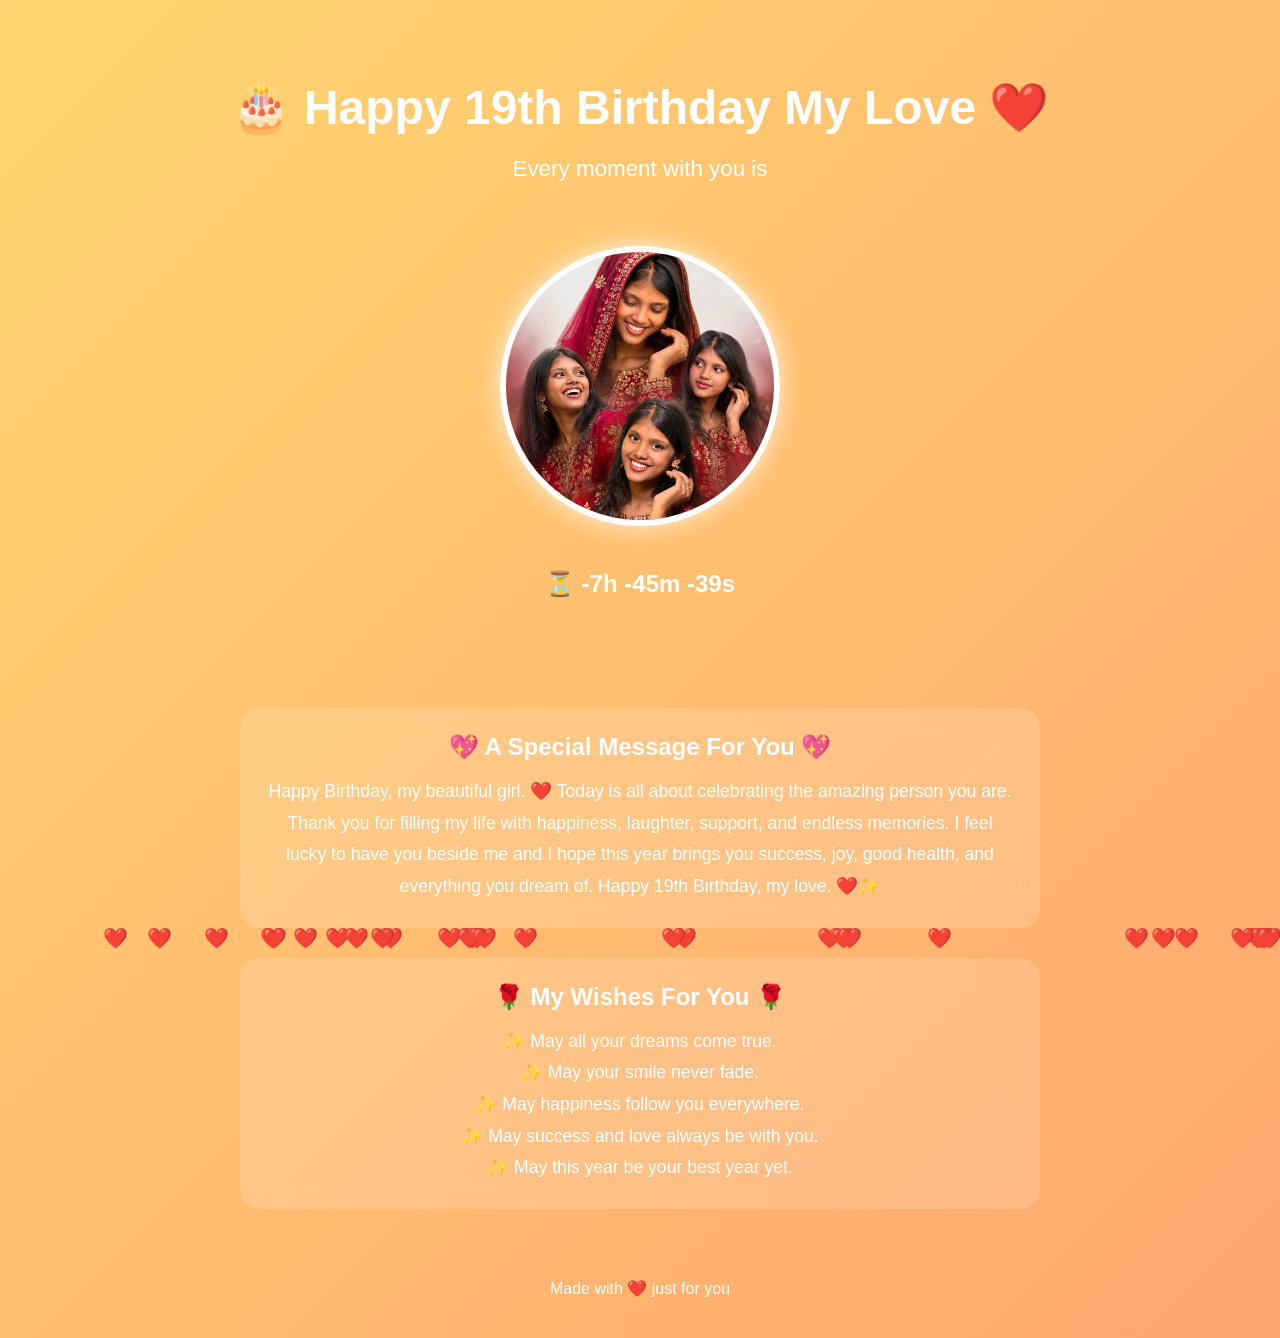
==== index.html @ 45ce580d "Initial commit" ====
<!DOCTYPE html>
<html lang="en">
<head>
    <meta charset="UTF-8">
    <meta name="viewport" content="width=device-width, initial-scale=1.0">
    <title>Happy 19th Birthday ❤️</title>

    <link rel="stylesheet" href="style.css">
</head>
<body>

<div class="hero">

    <h1>🎂 Happy 19th Birthday My Love ❤️</h1>

    <div class="typing" id="typing"></div>

    <div class="photo">
        <img src="girlfriend.jpeg" alt="Birthday Girl">
    </div>

    <div class="countdown" id="countdown"></div>

</div>

<div class="card">

    <h2>💖 A Special Message For You 💖</h2>

    <p>
        Happy Birthday, my beautiful girl. ❤️
        Today is all about celebrating the amazing person you are.
        Thank you for filling my life with happiness, laughter,
        support, and endless memories.

        I feel lucky to have you beside me and I hope this year
        brings you success, joy, good health, and everything you
        dream of.

        Happy 19th Birthday, my love. ❤️✨
    </p>

</div>

<div class="card">

    <h2>🌹 My Wishes For You 🌹</h2>

    <p>
        ✨ May all your dreams come true.<br>
        ✨ May your smile never fade.<br>
        ✨ May happiness follow you everywhere.<br>
        ✨ May success and love always be with you.<br>
        ✨ May this year be your best year yet.
    </p>

</div>

<footer>
    Made with ❤️ just for you
</footer>

<div class="hearts" id="hearts"></div>

<audio autoplay loop>
    <source src="music.mp3" type="audio/mpeg">
</audio>

<script src="script.js"></script>

</body>
</html>
---- style.css ----
*{
    margin:0;
    padding:0;
    box-sizing:border-box;
    font-family:'Poppins',sans-serif;
}

body{
    overflow-x:hidden;
    min-height:100vh;
    background:linear-gradient(-45deg,#ff758c,#ff7eb3,#ff9770,#ffd670);
    background-size:400% 400%;
    animation:bgMove 12s ease infinite;
    color:white;
    text-align:center;
}

@keyframes bgMove{
    0%{background-position:0% 50%;}
    50%{background-position:100% 50%;}
    100%{background-position:0% 50%;}
}

.hero{
    padding:80px 20px;
}

h1{
    font-size:3rem;
    animation:glow 2s infinite alternate;
}

@keyframes glow{
    from{
        text-shadow:0 0 10px white;
    }
    to{
        text-shadow:0 0 30px pink;
    }
}

.typing{
    font-size:1.4rem;
    margin-top:20px;
    min-height:50px;
}

.photo{
    margin:40px auto;
}

.photo img{
    width:280px;
    height:280px;
    object-fit:cover;
    border-radius:50%;
    border:6px solid white;
    box-shadow:0 0 25px rgba(255,255,255,.8);
}

.card{
    max-width:800px;
    margin:30px auto;
    padding:25px;
    background:rgba(255,255,255,0.15);
    backdrop-filter:blur(12px);
    border-radius:20px;
}

.card h2{
    margin-bottom:15px;
}

.card p{
    line-height:1.8;
    font-size:1.1rem;
}

.hearts span{
    position:fixed;
    bottom:-50px;
    color:white;
    font-size:20px;
    animation:float 8s linear infinite;
}

@keyframes float{
    0%{
        transform:translateY(0);
        opacity:1;
    }

    100%{
        transform:translateY(-100vh);
        opacity:0;
    }
}

.countdown{
    font-size:1.5rem;
    margin-top:20px;
    font-weight:bold;
}

footer{
    padding:40px;
}

@media(max-width:768px){

    h1{
        font-size:2rem;
    }

    .photo img{
        width:220px;
        height:220px;
    }

    .card{
        margin:20px;
    }

}
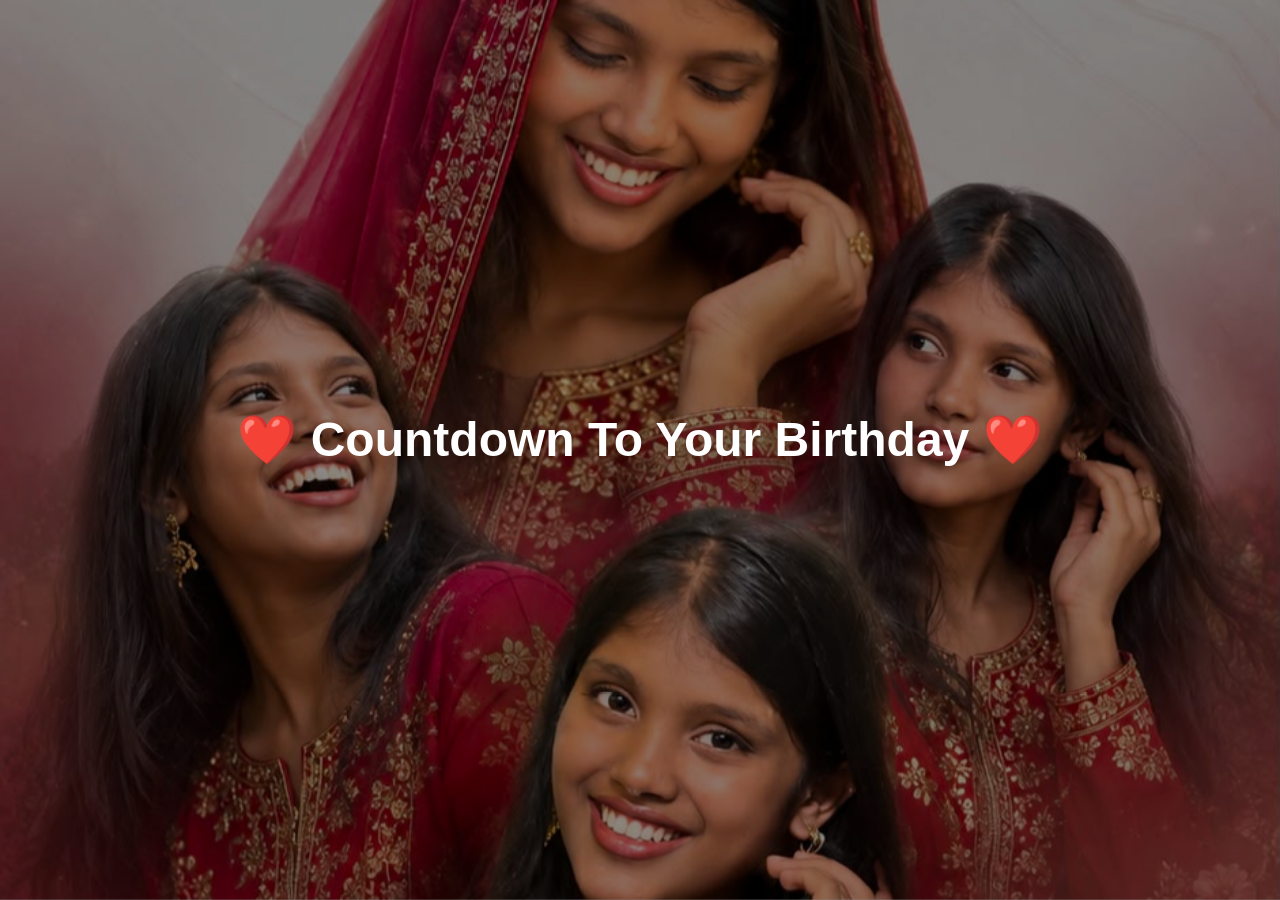
==== commit 28e0b551: "Updated existing files and added birthday files" ====
--- a/index.html
+++ b/index.html
@@ -1,72 +1,40 @@
+
 <!DOCTYPE html>
 <html lang="en">
 <head>
-    <meta charset="UTF-8">
-    <meta name="viewport" content="width=device-width, initial-scale=1.0">
-    <title>Happy 19th Birthday ❤️</title>
+<meta charset="UTF-8">
+<meta name="viewport" content="width=device-width, initial-scale=1.0">
+<title>Birthday Countdown 🥳🎂</title>
 
-    <link rel="stylesheet" href="style.css">
+<link rel="stylesheet" href="style.css">
 </head>
 <body>
 
-<div class="hero">
+<img src="girlfriend.jpeg" class="bg-image">
 
-    <h1>🎂 Happy 19th Birthday My Love ❤️</h1>
+<div class="overlay">
 
-    <div class="typing" id="typing"></div>
+    <h1>❤️ Countdown To Your Birthday ❤️</h1>
 
-    <div class="photo">
-        <img src="girlfriend.jpeg" alt="Birthday Girl">
+    <div id="countdown"></div>
+
+    <div id="cakeSection" class="hidden">
+
+        <div class="cake">
+            <div class="candle">
+                <div id="flame" class="flame"></div>
+            </div>
+        </div>
+
+        <button id="blowBtn">
+            🎂 Blow Out The Candle
+        </button>
+
     </div>
 
-    <div class="countdown" id="countdown"></div>
-
 </div>
-
-<div class="card">
-
-    <h2>💖 A Special Message For You 💖</h2>
-
-    <p>
-        Happy Birthday, my beautiful girl. ❤️
-        Today is all about celebrating the amazing person you are.
-        Thank you for filling my life with happiness, laughter,
-        support, and endless memories.
-
-        I feel lucky to have you beside me and I hope this year
-        brings you success, joy, good health, and everything you
-        dream of.
-
-        Happy 19th Birthday, my love. ❤️✨
-    </p>
-
-</div>
-
-<div class="card">
-
-    <h2>🌹 My Wishes For You 🌹</h2>
-
-    <p>
-        ✨ May all your dreams come true.<br>
-        ✨ May your smile never fade.<br>
-        ✨ May happiness follow you everywhere.<br>
-        ✨ May success and love always be with you.<br>
-        ✨ May this year be your best year yet.
-    </p>
-
-</div>
-
-<footer>
-    Made with ❤️ just for you
-</footer>
-
-<div class="hearts" id="hearts"></div>
-
-<audio autoplay loop>
-    <source src="music.mp3" type="audio/mpeg">
-</audio>
 
 <script src="script.js"></script>
 
 </body>
-</html>+</html>
--- a/style.css
+++ b/style.css
@@ -1,109 +1,109 @@
+
 *{
     margin:0;
     padding:0;
     box-sizing:border-box;
-    font-family:'Poppins',sans-serif;
+    font-family:Poppins,sans-serif;
 }
 
 body{
-    overflow-x:hidden;
-    min-height:100vh;
-    background:linear-gradient(-45deg,#ff758c,#ff7eb3,#ff9770,#ffd670);
-    background-size:400% 400%;
-    animation:bgMove 12s ease infinite;
+    overflow:hidden;
+}
+
+.bg-image{
+    width:100%;
+    height:100vh;
+    object-fit:cover;
+    position:fixed;
+}
+
+.overlay{
+    position:absolute;
+    inset:0;
+    background:rgba(0,0,0,.45);
+
+    display:flex;
+    flex-direction:column;
+    justify-content:center;
+    align-items:center;
+
     color:white;
     text-align:center;
 }
 
-@keyframes bgMove{
-    0%{background-position:0% 50%;}
-    50%{background-position:100% 50%;}
-    100%{background-position:0% 50%;}
+h1{
+    font-size:3rem;
 }
 
-.hero{
-    padding:80px 20px;
+#countdown{
+    margin-top:20px;
+    font-size:2rem;
+    font-weight:bold;
 }
 
-h1{
-    font-size:3rem;
-    animation:glow 2s infinite alternate;
+.hidden{
+    display:none;
 }
 
-@keyframes glow{
+/* Cake */
+
+.cake{
+    width:180px;
+    height:100px;
+    background:#ff8fab;
+    border-radius:15px;
+    margin-top:40px;
+    position:relative;
+}
+
+.candle{
+    width:12px;
+    height:60px;
+    background:white;
+
+    position:absolute;
+    left:50%;
+    top:-55px;
+
+    transform:translateX(-50%);
+}
+
+.flame{
+    width:20px;
+    height:30px;
+
+    background:gold;
+
+    border-radius:50%;
+
+    position:absolute;
+    top:-25px;
+    left:-4px;
+
+    box-shadow:0 0 30px yellow;
+
+    animation:flicker .3s infinite alternate;
+}
+
+@keyframes flicker{
     from{
-        text-shadow:0 0 10px white;
+        transform:scale(1);
     }
     to{
-        text-shadow:0 0 30px pink;
+        transform:scale(1.1);
     }
 }
 
-.typing{
-    font-size:1.4rem;
-    margin-top:20px;
-    min-height:50px;
-}
+#blowBtn{
+    margin-top:25px;
+    padding:12px 25px;
+    border:none;
+    border-radius:30px;
+    cursor:pointer;
 
-.photo{
-    margin:40px auto;
-}
-
-.photo img{
-    width:280px;
-    height:280px;
-    object-fit:cover;
-    border-radius:50%;
-    border:6px solid white;
-    box-shadow:0 0 25px rgba(255,255,255,.8);
-}
-
-.card{
-    max-width:800px;
-    margin:30px auto;
-    padding:25px;
-    background:rgba(255,255,255,0.15);
-    backdrop-filter:blur(12px);
-    border-radius:20px;
-}
-
-.card h2{
-    margin-bottom:15px;
-}
-
-.card p{
-    line-height:1.8;
-    font-size:1.1rem;
-}
-
-.hearts span{
-    position:fixed;
-    bottom:-50px;
+    background:#ff4d6d;
     color:white;
-    font-size:20px;
-    animation:float 8s linear infinite;
-}
-
-@keyframes float{
-    0%{
-        transform:translateY(0);
-        opacity:1;
-    }
-
-    100%{
-        transform:translateY(-100vh);
-        opacity:0;
-    }
-}
-
-.countdown{
-    font-size:1.5rem;
-    margin-top:20px;
-    font-weight:bold;
-}
-
-footer{
-    padding:40px;
+    font-size:1rem;
 }
 
 @media(max-width:768px){
@@ -112,13 +112,4 @@
         font-size:2rem;
     }
 
-    .photo img{
-        width:220px;
-        height:220px;
-    }
-
-    .card{
-        margin:20px;
-    }
-
 }
